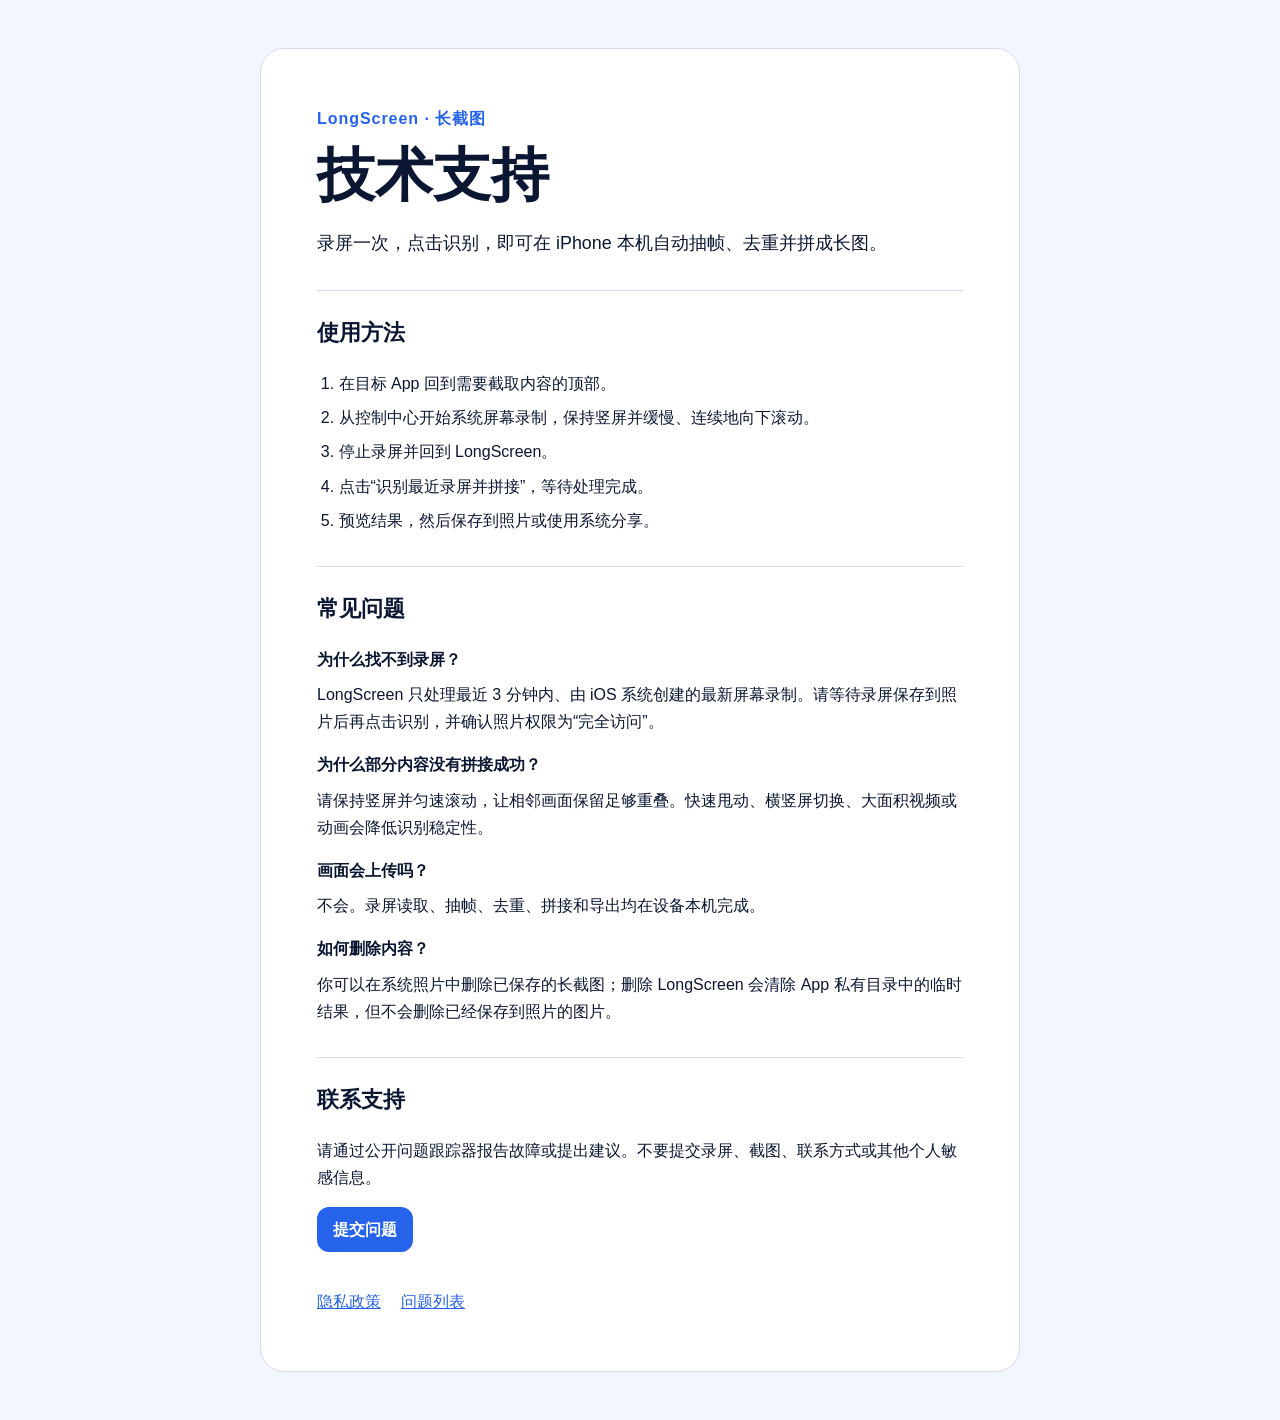
==== index.html @ b8b1dcc9 "Publish LongScreen support and privacy pages" ====
<!doctype html>
<html lang="zh-CN">
<head>
  <meta charset="utf-8">
  <meta name="viewport" content="width=device-width, initial-scale=1">
  <meta name="description" content="LongScreen 长截图技术支持">
  <title>LongScreen 技术支持</title>
  <link rel="stylesheet" href="styles.css">
</head>
<body>
  <main>
    <p class="eyebrow">LongScreen · 长截图</p>
    <h1>技术支持</h1>
    <p class="lead">录屏一次，点击识别，即可在 iPhone 本机自动抽帧、去重并拼成长图。</p>

    <section>
      <h2>使用方法</h2>
      <ol>
        <li>在目标 App 回到需要截取内容的顶部。</li>
        <li>从控制中心开始系统屏幕录制，保持竖屏并缓慢、连续地向下滚动。</li>
        <li>停止录屏并回到 LongScreen。</li>
        <li>点击“识别最近录屏并拼接”，等待处理完成。</li>
        <li>预览结果，然后保存到照片或使用系统分享。</li>
      </ol>
    </section>

    <section>
      <h2>常见问题</h2>
      <h3>为什么找不到录屏？</h3>
      <p>LongScreen 只处理最近 3 分钟内、由 iOS 系统创建的最新屏幕录制。请等待录屏保存到照片后再点击识别，并确认照片权限为“完全访问”。</p>

      <h3>为什么部分内容没有拼接成功？</h3>
      <p>请保持竖屏并匀速滚动，让相邻画面保留足够重叠。快速甩动、横竖屏切换、大面积视频或动画会降低识别稳定性。</p>

      <h3>画面会上传吗？</h3>
      <p>不会。录屏读取、抽帧、去重、拼接和导出均在设备本机完成。</p>

      <h3>如何删除内容？</h3>
      <p>你可以在系统照片中删除已保存的长截图；删除 LongScreen 会清除 App 私有目录中的临时结果，但不会删除已经保存到照片的图片。</p>
    </section>

    <section>
      <h2>联系支持</h2>
      <p>请通过公开问题跟踪器报告故障或提出建议。不要提交录屏、截图、联系方式或其他个人敏感信息。</p>
      <p><a class="button" href="https://github.com/sambannerchen/longscreen-support/issues/new">提交问题</a></p>
    </section>

    <nav>
      <a href="privacy.html">隐私政策</a>
      <a href="https://github.com/sambannerchen/longscreen-support/issues">问题列表</a>
    </nav>
  </main>
</body>
</html>
---- styles.css ----
:root {
  color-scheme: light dark;
  --bg: #f2f7ff;
  --panel: #ffffff;
  --text: #0b1633;
  --muted: #57647d;
  --accent: #2563eb;
  --accent-strong: #174bb8;
  --line: #d2dced;
  --note: #e8faf5;
}

@media (prefers-color-scheme: dark) {
  :root {
    --bg: #071022;
    --panel: #101b31;
    --text: #f5f8ff;
    --muted: #b7c2d7;
    --accent: #79a4ff;
    --accent-strong: #a8c5ff;
    --line: #2d3b56;
    --note: #12352f;
  }
}

* { box-sizing: border-box; }

body {
  margin: 0;
  background: var(--bg);
  color: var(--text);
  font: 16px/1.7 -apple-system, BlinkMacSystemFont, "Segoe UI", sans-serif;
}

main {
  width: min(760px, calc(100% - 32px));
  margin: 48px auto;
  padding: clamp(24px, 5vw, 56px);
  background: var(--panel);
  border: 1px solid var(--line);
  border-radius: 24px;
}

h1 { margin: 0; font-size: clamp(2rem, 8vw, 3.6rem); line-height: 1.1; }
h2 { margin-top: 0; font-size: 1.35rem; }
h3 { margin-bottom: 0.25rem; font-size: 1rem; }
p { margin-top: 0.5rem; }
ol, ul { padding-left: 1.35rem; }
li + li { margin-top: 0.45rem; }
section { margin-top: 32px; padding-top: 24px; border-top: 1px solid var(--line); }
a { color: var(--accent); }
nav { display: flex; gap: 20px; flex-wrap: wrap; margin-top: 36px; }
.eyebrow { margin: 0 0 12px; color: var(--accent); font-weight: 700; letter-spacing: 0.06em; }
.lead { margin-top: 20px; font-size: 1.12rem; }
.meta { color: var(--muted); }
.button {
  display: inline-block;
  min-height: 44px;
  padding: 9px 16px;
  border-radius: 12px;
  background: var(--accent);
  color: #fff;
  text-decoration: none;
  font-weight: 600;
}
.button:hover, .button:focus-visible { background: var(--accent-strong); }
.button:focus-visible, nav a:focus-visible { outline: 3px solid var(--accent); outline-offset: 3px; }

@media (max-width: 520px) {
  main { margin: 0; width: 100%; min-height: 100vh; border: 0; border-radius: 0; }
}
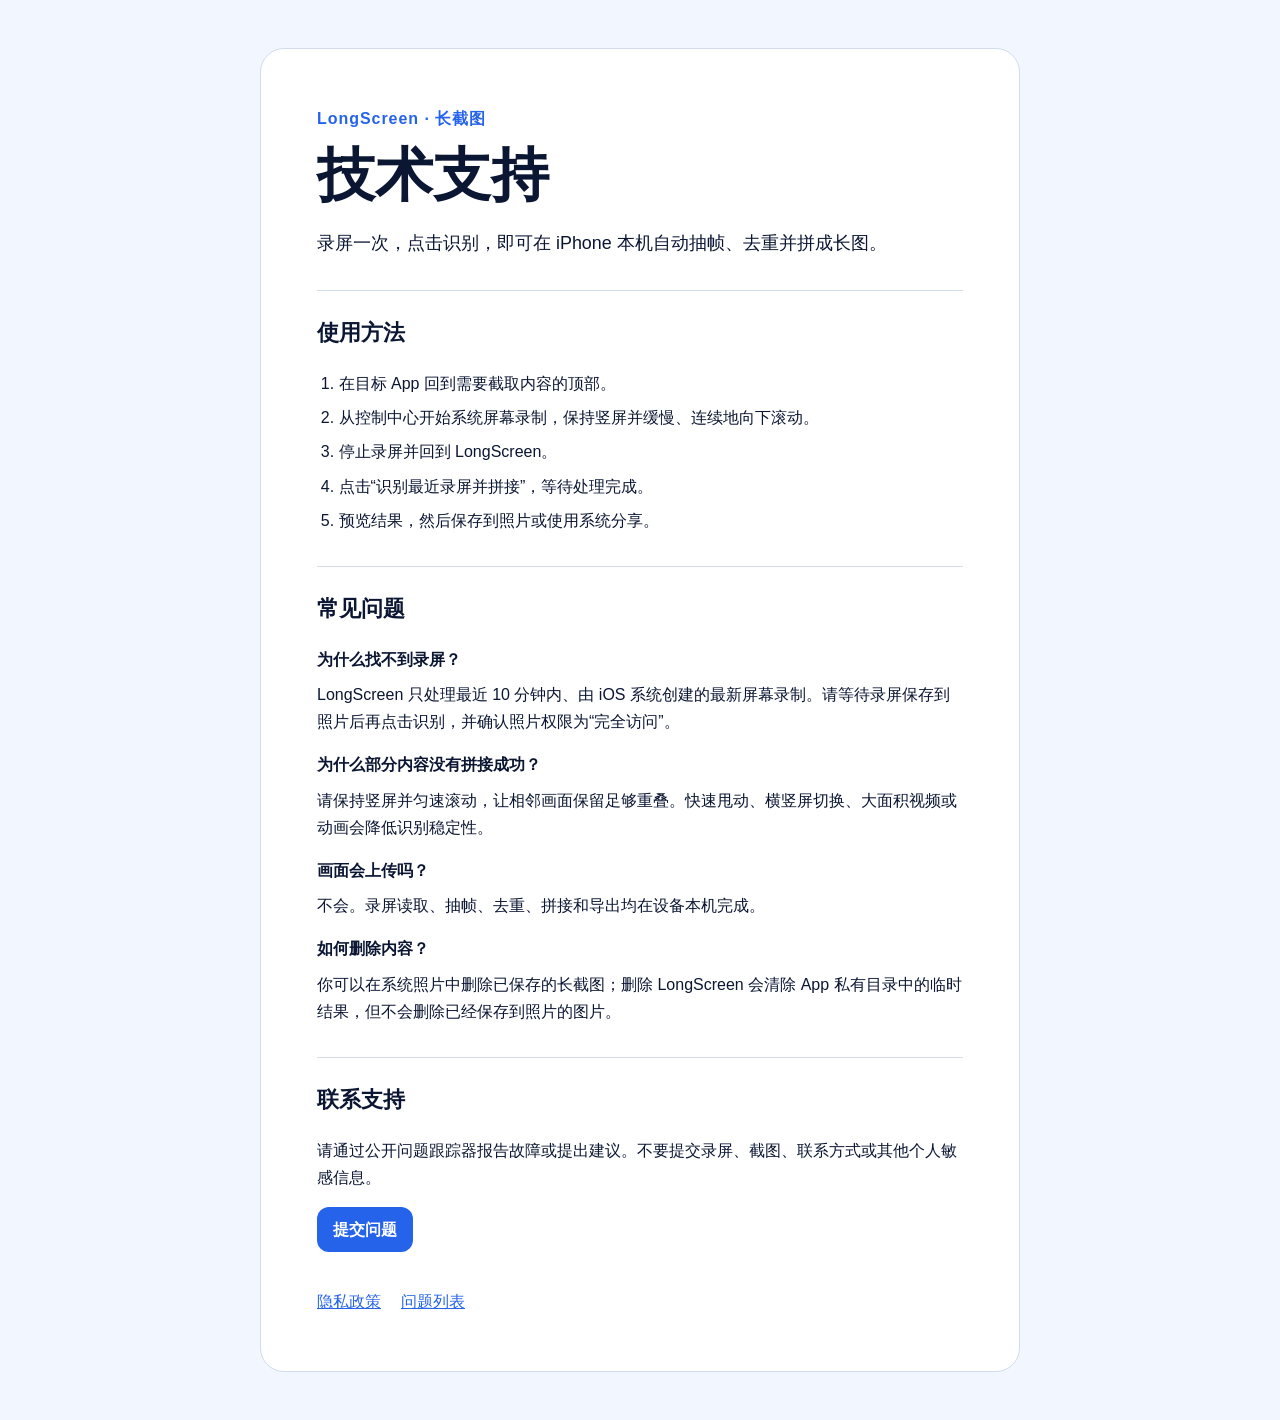
==== commit 44c6a604: "Update recent recording window to 10 minutes" ====
--- a/index.html
+++ b/index.html
@@ -27,7 +27,7 @@
     <section>
       <h2>常见问题</h2>
       <h3>为什么找不到录屏？</h3>
-      <p>LongScreen 只处理最近 3 分钟内、由 iOS 系统创建的最新屏幕录制。请等待录屏保存到照片后再点击识别，并确认照片权限为“完全访问”。</p>
+      <p>LongScreen 只处理最近 10 分钟内、由 iOS 系统创建的最新屏幕录制。请等待录屏保存到照片后再点击识别，并确认照片权限为“完全访问”。</p>
 
       <h3>为什么部分内容没有拼接成功？</h3>
       <p>请保持竖屏并匀速滚动，让相邻画面保留足够重叠。快速甩动、横竖屏切换、大面积视频或动画会降低识别稳定性。</p>
